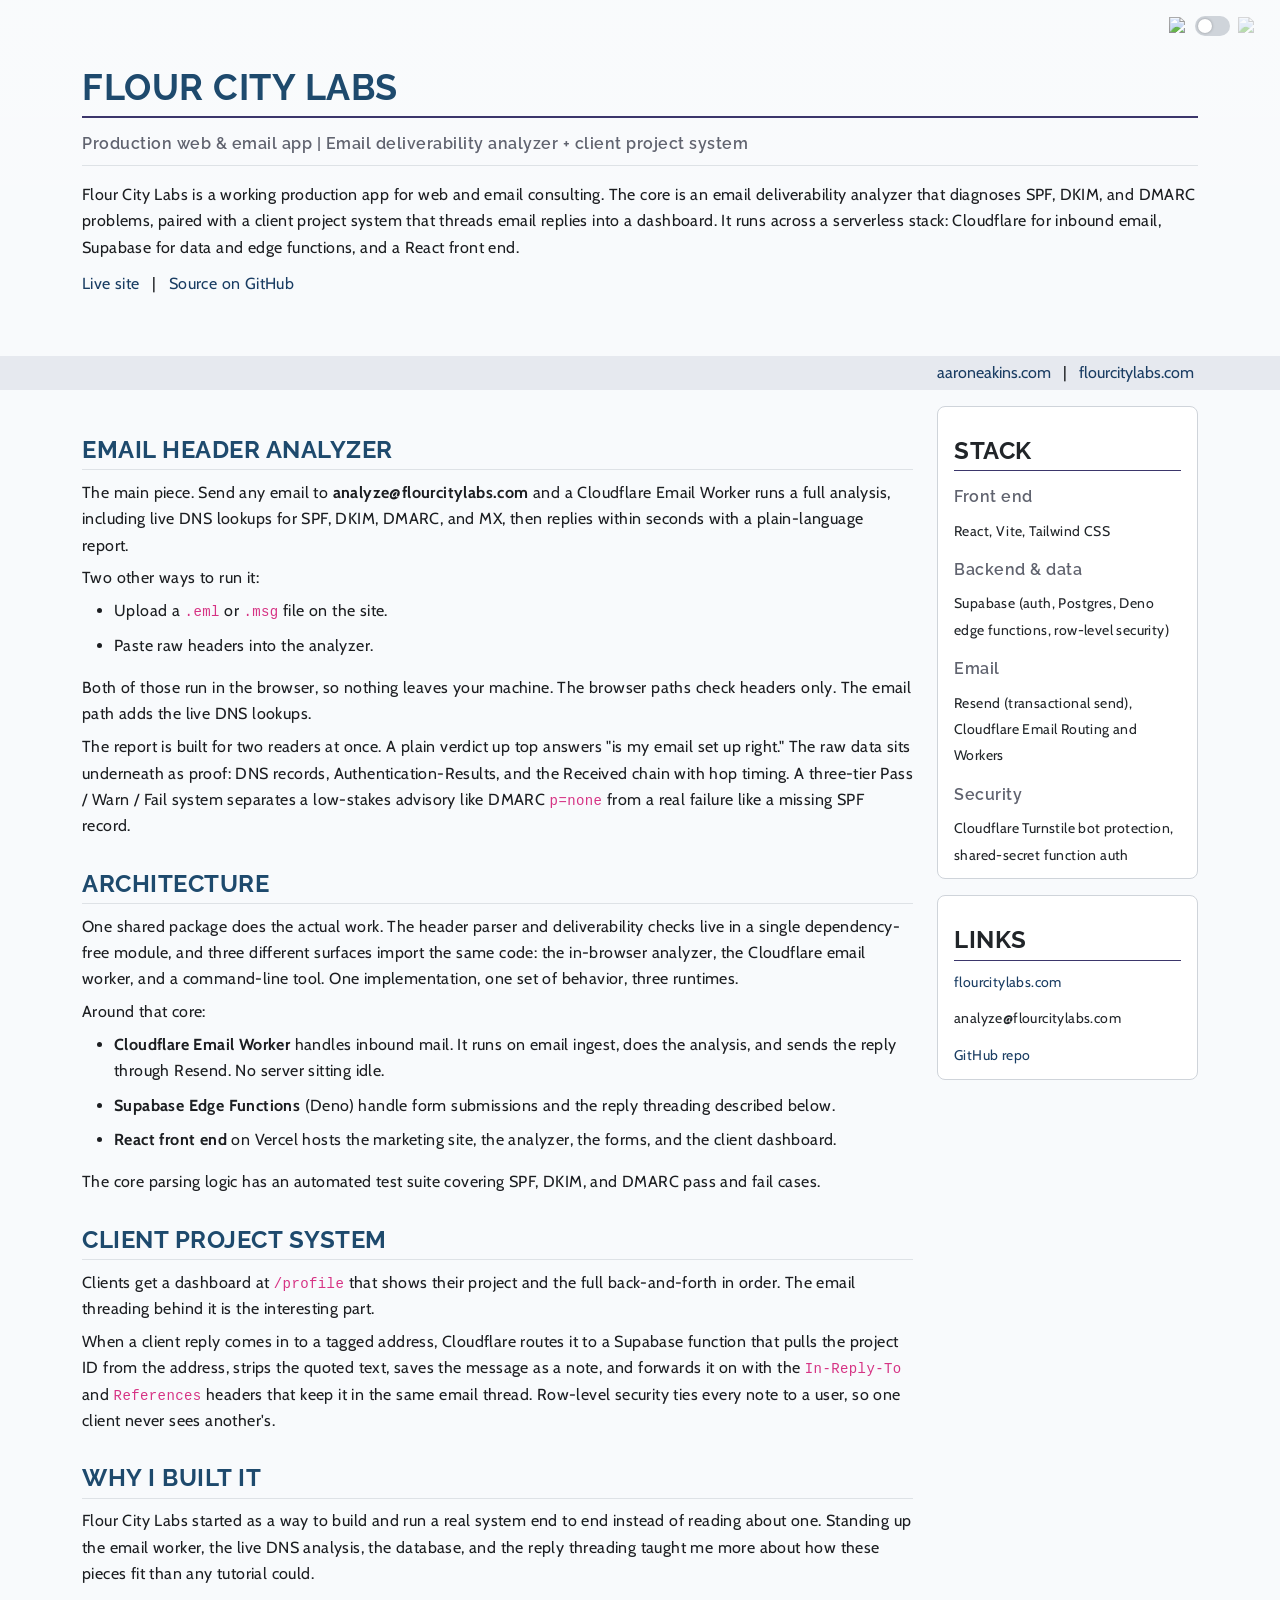
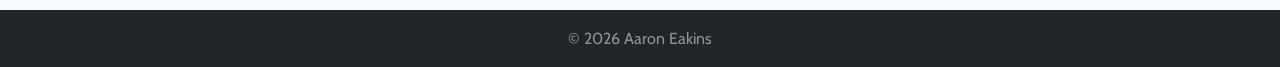
==== flour-city-labs.html @ 8c43c54a "Adding project pages for flourcitylabs.com and aaroneakins.com" ====
<!DOCTYPE html>
<html lang="en">

<head>
	<meta charset="UTF-8" />
	<meta name="viewport" content="width=device-width, initial-scale=1">
	<title>Flour City Labs — Aaron Eakins</title>
	<meta property="og:title" content="Flour City Labs — Aaron Eakins">
	<meta property="og:description" content="A working production app: an email deliverability analyzer that checks SPF, DKIM, and DMARC, plus a client project system with email reply threading.">
	<meta property="og:image" content="https://aaroneakins.com/img/preview.jpg">
	<meta property="og:url" content="https://aaroneakins.com/flour-city-labs.html">
	<meta property="og:type" content="website">
	<link href="https://cdn.jsdelivr.net/npm/bootstrap@5.3.0-alpha1/dist/css/bootstrap.min.css" rel="stylesheet"
		integrity="sha384-GLhlTQ8iRABdZLl6O3oVMWSktQOp6b7In1Zl3/Jr59b6EGGoI1aFkw7cmDA6j6gD" crossorigin="anonymous">
	<script>
		(() => {
			const saved = localStorage.getItem('theme');
			const systemDark = window.matchMedia('(prefers-color-scheme: dark)').matches;
			const theme = saved || (systemDark ? 'dark' : 'light');
			document.documentElement.setAttribute('data-theme', theme);
		})();
	</script>

	<link href="https://fonts.googleapis.com/css2?family=Cabin:wght@400;500&family=Raleway:wght@600;700&display=swap"
		rel="stylesheet">
	<link href="styles.css" rel="stylesheet">
	<script src="js/sticky-nav.js" defer></script>
	<script src="js/theme.js" defer></script>
</head>

<body>

	<div class="theme-toggle">
		<img src="img/sun-regular-full.svg" alt="Light mode" class="icon-sun">
		<input type="checkbox" id="theme-switch" aria-label="Toggle dark mode">
		<img src="img/moon-regular-full.svg" alt="Dark mode" class="icon-moon">
		<span class="slider"></span>
	</div>

	<header class="bg-gradient hero-header py-5">
		<div class="container">
			<div class="row">
				<div class="col-12">
					<h1>Flour City Labs</h1>
					<h5>Production web &amp; email app | Email deliverability analyzer + client project system</h5>
					<p class="border-top pt-3 intro-text">
						Flour City Labs is a working production app for web and email consulting. The core is an
						email deliverability analyzer that diagnoses SPF, DKIM, and DMARC problems, paired with a
						client project system that threads email replies into a dashboard. It runs across a
						serverless stack: Cloudflare for inbound email, Supabase for data and edge functions, and
						a React front end.
					</p>
					<p class="intro-text">
						<a href="https://flourcitylabs.com" target="_blank" rel="noopener">Live site</a>
						<span class="px-2">|</span>
						<a href="https://github.com/Aaron-Eakins/flour_city" target="_blank" rel="noopener">Source on GitHub</a>
					</p>
				</div>
			</div>
		</div>
	</header>

	<nav class="sticky-nav">
		<div class="container">
			<div class="row align-items-center p-1">
				<div class="col-auto d-flex pb-2 pb-md-0 nav-hide align-items-center">
					<h3 class="m-0">Flour City Labs<small class="ms-2"> - Aaron Eakins</small></h3>
				</div>
				<div class="col-auto ms-auto pb-md-0">
					<a href="index.html">aaroneakins.com</a>
					<span class="px-2">|</span>
					<a href="https://flourcitylabs.com" target="_blank" rel="noopener">flourcitylabs.com</a>
				</div>
			</div>
		</div>
	</nav>

	<main class="container mt-3">
		<div class="row">
			<div class="col-lg-9 mb-3 work-experience">

				<h2 class="border-bottom">Email Header Analyzer</h2>
				<p>
					The main piece. Send any email to <strong class="protected-email" data-user="analyze" data-domain="flourcitylabs.com"></strong> and a Cloudflare
					Email Worker runs a full analysis, including live DNS lookups for SPF, DKIM, DMARC, and MX, then
					replies within seconds with a plain-language report.
				</p>
				<p>Two other ways to run it:</p>
				<ul>
					<li>Upload a <code>.eml</code> or <code>.msg</code> file on the site.</li>
					<li>Paste raw headers into the analyzer.</li>
				</ul>
				<p>
					Both of those run in the browser, so nothing leaves your machine. The browser paths check
					headers only. The email path adds the live DNS lookups.
				</p>
				<p>
					The report is built for two readers at once. A plain verdict up top answers "is my email set up
					right." The raw data sits underneath as proof: DNS records, Authentication-Results, and the
					Received chain with hop timing. A three-tier Pass / Warn / Fail system separates a low-stakes
					advisory like DMARC <code>p=none</code> from a real failure like a missing SPF record.
				</p>

				<h2 class="border-bottom">Architecture</h2>
				<p>
					One shared package does the actual work. The header parser and deliverability checks live in a
					single dependency-free module, and three different surfaces import the same code: the in-browser
					analyzer, the Cloudflare email worker, and a command-line tool. One implementation, one set of
					behavior, three runtimes.
				</p>
				<p>Around that core:</p>
				<ul>
					<li><strong>Cloudflare Email Worker</strong> handles inbound mail. It runs on email ingest, does
						the analysis, and sends the reply through Resend. No server sitting idle.</li>
					<li><strong>Supabase Edge Functions</strong> (Deno) handle form submissions and the reply
						threading described below.</li>
					<li><strong>React front end</strong> on Vercel hosts the marketing site, the analyzer, the forms,
						and the client dashboard.</li>
				</ul>
				<p>
					The core parsing logic has an automated test suite covering SPF, DKIM, and DMARC pass and fail
					cases.
				</p>

				<h2 class="border-bottom">Client Project System</h2>
				<p>
					Clients get a dashboard at <code>/profile</code> that shows their project and the full
					back-and-forth in order. The email threading behind it is the interesting part.
				</p>
				<p>
					When a client reply comes in to a tagged address, Cloudflare routes it to a Supabase function
					that pulls the project ID from the address, strips the quoted text, saves the message as a note,
					and forwards it on with the <code>In-Reply-To</code> and <code>References</code> headers that
					keep it in the same email thread. Row-level security ties every note to a user, so one client
					never sees another's.
				</p>

				<h2 class="border-bottom">Why I Built It</h2>
				<p>
					Flour City Labs started as a way to build and run a real system end to end instead of reading
					about one. Standing up the email worker, the live DNS analysis, the database, and the reply
					threading taught me more about how these pieces fit than any tutorial could.
				</p>

			</div>

			<!-- Right column -->
			<div class="col-lg-3 mb-5">
				<div class="card mb-3">
					<div class="card-body py-0">
						<h2 class="card-title">Stack</h2>
						<div class="my-2">
							<h5>Front end</h5>
							<p><small>React, Vite, Tailwind CSS</small></p>
						</div>
						<div class="my-2">
							<h5>Backend &amp; data</h5>
							<p><small>Supabase (auth, Postgres, Deno edge functions, row-level security)</small></p>
						</div>
						<div class="my-2">
							<h5>Email</h5>
							<p><small>Resend (transactional send), Cloudflare Email Routing and Workers</small></p>
						</div>
						<div class="my-2">
							<h5>Security</h5>
							<p><small>Cloudflare Turnstile bot protection, shared-secret function auth</small></p>
						</div>
					</div>
				</div>

				<div class="card mb-3">
					<div class="card-body py-0">
						<h2 class="card-title">Links</h2>
						<div class="my-2">
							<p><small><a href="https://flourcitylabs.com" target="_blank" rel="noopener">flourcitylabs.com</a></small></p>
							<p><small><span class="protected-email email-copy" data-user="analyze" data-domain="flourcitylabs.com" title="Click to copy"></span></small></p>
							<p><small><a href="https://github.com/Aaron-Eakins/flour_city" target="_blank" rel="noopener">GitHub repo</a></small></p>
						</div>
					</div>
				</div>
			</div>

		</div>
	</main>

	<footer class="bg-dark text-white-50 text-center">
		<div class="container">
			<div class="row p-3">
				<div class="col-md text-md-center pb-2 pb-md-0">
					&copy; <span id="year"></span> Aaron Eakins
				</div>
			</div>
		</div>
	</footer>

	<script>
		document.getElementById("year").textContent = new Date().getFullYear();

		// Build the email address at runtime so the literal text never sits in the page source.
		document.querySelectorAll(".protected-email").forEach((el) => {
			const address = el.dataset.user + "@" + el.dataset.domain;
			el.textContent = address;
			if (el.classList.contains("email-copy")) {
				el.style.cursor = "pointer";
				el.addEventListener("click", () => {
					navigator.clipboard.writeText(address).then(() => {
						el.textContent = "Copied";
						setTimeout(() => { el.textContent = address; }, 1200);
					});
				});
			}
		});
	</script>

</body>

</html>
---- styles.css ----
/* LIGHT THEME */
/* LIGHT THEME */
:root {
  --bs-secondary-color: var(--text-muted);
  /* Base */
  --bg: #f8fafc;               /* clean neutral base */
  --text: #1c1e21;             /* near-black */
  --text-muted: #60636f;       /* soft slate gray */
  --text-accent: #1e4a6d;      /* strong header/nav text */

  /* Surfaces */
  --card-bg: #ffffff;
  --nav-bg: #e6e9ef;

  /* Accents */
  --accent: #1a3d63;           /* deep navy accent */
  --accent-light: #3b366b;     /* steel blue highlight */
  --accent-faint: #c5d9eb;     /* subtle hover tint */
  --link: #1a3d63;
  --link-hover: #0a1931;

  /* Borders and dividers */
  --border: #cfd4da;

  /* Background gradient tones */
  --bg1: #fbf9e4;
  --bg2: #b3cfe5;
}

/* DARK THEME */
[data-theme="dark"] {
  --bs-secondary-color: var(--text-muted);
  /* Base */
  --bg: #1d2746;
  --text: #d9dcf8;
  --text-muted: #bdc4e9;
  --text-accent: #e5e9ff;

  /* Surfaces */
  --card-bg: #242633;
  --nav-bg: #131722;

  /* Accents */
  --accent: #5b88b2;           /* balanced blue highlight */
  --accent-light: #b3cfe5;     /* softer glow */
  --accent-faint: #2a3858;     /* faint hover background */
  --link: #b3cfe5;
  --link-hover: #7fb0d6;

  /* Borders and dividers */
  --border: #353a3e;

  /* Background gradient tones */
  --bg1: #121212;
  --bg2: #1a3d63;
}


/* BASE ELEMENTS */
body {
  font-family: 'Cabin', sans-serif;
  font-size: 1rem;
  line-height: 1.6;
  background-color: var(--bg);
  color: var(--text);
  transition: background-color 0.3s, color 0.3s;
}

.card {
  background-color: var(--card-bg);
  border: 1px solid var(--border);
  border-radius: 0.5rem;
}

a {
  color: var(--link);
  text-decoration: none;
  transition: color 0.25s;
}

a:hover {
  color: var(--link-hover);
}

.theme-toggle {
  position: absolute;
  top: 1rem;
  right: 1rem;
  display: flex;
  align-items: center;
  gap: 0.5rem;
  z-index: 20;
  user-select: none;
}

/* icons */
.theme-toggle img {
  width: 18px;
  height: 18px;
  object-fit: contain;
  opacity: 0.9;
  transition: opacity 0.3s ease, filter 0.3s ease;
}

/* Light theme */
:root .theme-toggle img {
  filter: none;
}

/* Dark theme: invert icons to light */
[data-theme="dark"] .theme-toggle img {
  filter: invert(1) brightness(1.2);
}

/* icon dimming based on toggle state */
.theme-toggle input:checked~.icon-sun {
  opacity: 0.4;
}

.theme-toggle input:not(:checked)~.icon-moon {
  opacity: 0.4;
}

/* toggle track */
.theme-toggle input {
  appearance: none;
  -webkit-appearance: none;
  width: 35px;
  height: 20px;
  position: relative;
  background: var(--border);
  border-radius: 20px;
  cursor: pointer;
  outline: none;
  transition: background 0.3s ease;
}

/* slider knob */
.theme-toggle input::before {
  content: "";
  position: absolute;
  top: 3px;
  left: 3px;
  width: 14px;
  height: 14px;
  border-radius: 50%;
  background: var(--card-bg);
  box-shadow: 0 0 3px rgba(0, 0, 0, 0.3);
  transition: transform 0.3s ease, background 0.3s ease;
}

.theme-toggle input:checked {
  background: var(--accent-light);
}

.theme-toggle input:checked::before {
  transform: translateX(15px);
}

/* TYPOGRAPHY */
p {
  letter-spacing: 0.4px;
}

h1, h2, h3, h4, h5 {
  font-family: 'Raleway', sans-serif;
  color: var(--text-accent);
  letter-spacing: 0.5px;
  margin-top: 1rem;
  margin-bottom: 0.6rem;
  line-height: 1.3;
}

h1 {
  font-size: 2.25rem;
  font-weight: 700;
  text-transform: uppercase;
  border-bottom: 2px solid var(--accent-light);
  padding-bottom: 0.35rem;
}

h2 {
  font-size: 1.5rem;
  font-weight: 700;
  text-transform: uppercase;
  border-bottom: 1px solid var(--accent-light);
  padding-bottom: 0.25rem;
  margin-top: 1.75rem;
}

h3 {
  font-size: 1.25rem;
  font-weight: 600;
  text-transform: uppercase;
  color: var(--accent-light);
}

h4 {
  font-size: 1.2rem;
  font-weight: 600;
  /* text-transform: uppercase; */
  margin-top: 1rem;
  margin-bottom: 0.4rem;
}

h5 {
  font-size: 1rem;
  font-weight: 600;
  color: var(--text-muted);
}

p, li {
  font-size: 1rem;
  line-height: 1.65;
  letter-spacing: 0.4px;
  margin-top: 0;
  margin-bottom: 0.65rem;
}

ul li {
  margin-bottom: 0.5rem;
}


.text-muted {
  color: var(--text-muted);
}

.accent {
  color: var(--accent);
}

.intro-text,
.work-summary {
  text-align: left;
}

.work-summary ul {
  margin-left: 0;
  padding-left: 1rem;
}

/* WORK EXPERIENCE */
.work-experience h4 {
  margin-top: .7rem;
  /* margin-bottom: 0.3rem; */
}

.work-experience p {
  margin-top: 0;
  margin-bottom: 0.4rem;
}

.work-experience ul {
  margin-top: 0.25rem;
  margin-bottom: 1rem;
}

.resume-dates {
  font-size: 0.9rem;
  font-style: italic;
}

section, .card, .work-summary {
  margin-bottom: 1.75rem;
}

/* RESPONSIVE */
@media (max-width: 576px) {
  h1 {
    font-size: 1.75rem;
  }

  h2 {
    font-size: 1.25rem;
  }

  p,
  li {
    font-size: 0.95rem;
  }

  .intro-text {
    padding-left: 0.75rem;
    padding-right: 0.75rem;
  }

  .work-experience {
    padding-left: 1.25rem;
    padding-right: 1.25rem;
  }
}

/* NAVIGATION */
nav {
  position: relative;
  top: auto;
  z-index: 50;
  background-color: var(--nav-bg);
  backdrop-filter: blur(8px);
}

/* Base: hidden on all screens */

@media (max-width: 991.98px) {
  .nav-hide {
    display: none !important;
  }
}

/* Desktop: keep hidden until stuck */
@media (min-width: 992px) {
    nav {
    position: sticky;
    top: 0;
    z-index: 50;
  }
  
  .nav-hide {
    opacity: 0;
    transform: translateY(-6px);
    visibility: hidden;
    transition: opacity 300ms ease, transform 250ms ease;
  }

  nav.stuck .nav-hide {
    opacity: 1;
    transform: translateY(0);
    visibility: visible;
  }
}

nav .nav-hide h4,
nav .nav-hide small {
  margin: 0;
  line-height: 1;
  font-size: 1rem;
  font-weight: 400;
  color: var(--text);
}

nav.stuck {
  background-color: var(--nav-bg);
  backdrop-filter: saturate(1.05) blur(4px);
  box-shadow: 0 2px 10px rgba(0, 0, 0, 0.18);
  transition: box-shadow 180ms ease, backdrop-filter 180ms ease;
  opacity: 95%;
}

[data-theme="dark"] nav.stuck {
  box-shadow: 0 2px 10px rgba(255, 255, 255, 0.1);
}

.nav-sentinel {
  display: block;
  width: 2px;
  height: 2px;
  visibility: hidden;
}

/* HEX BACKGROUND */
#hexBackground {
  position: fixed;
  top: 0;
  left: 0;
  width: 100%;
  height: 100%;
  z-index: -1;
  background: linear-gradient(135deg, var(--bg1), var(--bg2));
  transition: background 0.5s ease;
}
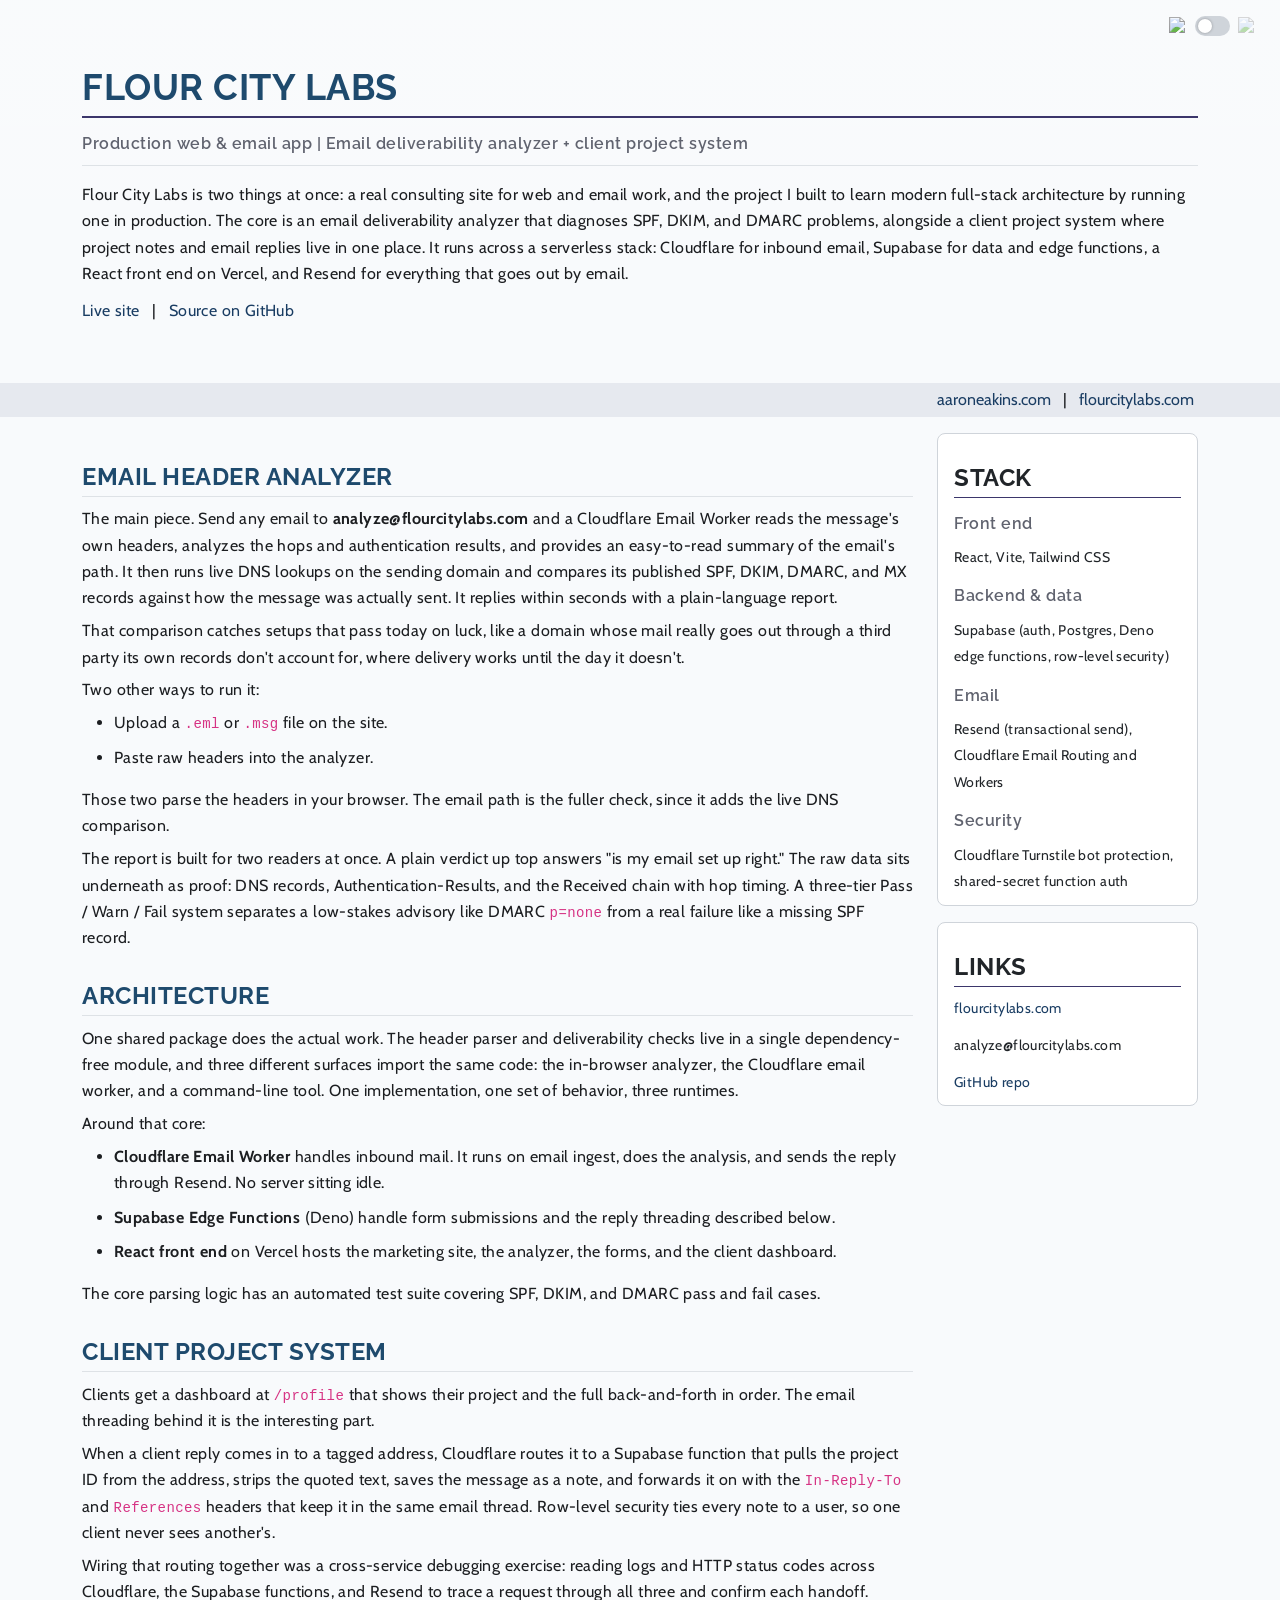
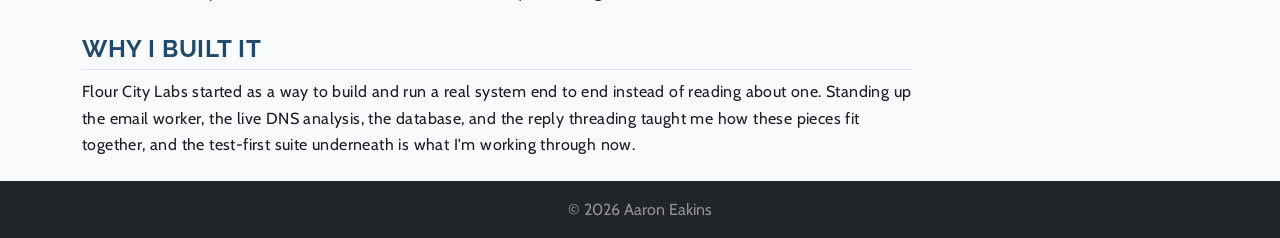
==== commit 3ec08d20: "Add site-infrastructure.html and update flour-city-labs.html with final copy" ====
--- a/flour-city-labs.html
+++ b/flour-city-labs.html
@@ -44,11 +44,12 @@
 					<h1>Flour City Labs</h1>
 					<h5>Production web &amp; email app | Email deliverability analyzer + client project system</h5>
 					<p class="border-top pt-3 intro-text">
-						Flour City Labs is a working production app for web and email consulting. The core is an
-						email deliverability analyzer that diagnoses SPF, DKIM, and DMARC problems, paired with a
-						client project system that threads email replies into a dashboard. It runs across a
-						serverless stack: Cloudflare for inbound email, Supabase for data and edge functions, and
-						a React front end.
+						Flour City Labs is two things at once: a real consulting site for web and email work, and the
+						project I built to learn modern full-stack architecture by running one in production. The core
+						is an email deliverability analyzer that diagnoses SPF, DKIM, and DMARC problems, alongside a
+						client project system where project notes and email replies live in one place. It runs across a
+						serverless stack: Cloudflare for inbound email, Supabase for data and edge functions, a
+						React front end on Vercel, and Resend for everything that goes out by email.
 					</p>
 					<p class="intro-text">
 						<a href="https://flourcitylabs.com" target="_blank" rel="noopener">Live site</a>
@@ -82,8 +83,15 @@
 				<h2 class="border-bottom">Email Header Analyzer</h2>
 				<p>
 					The main piece. Send any email to <strong class="protected-email" data-user="analyze" data-domain="flourcitylabs.com"></strong> and a Cloudflare
-					Email Worker runs a full analysis, including live DNS lookups for SPF, DKIM, DMARC, and MX, then
-					replies within seconds with a plain-language report.
+					Email Worker reads the message's own headers, analyzes the hops and authentication results, and
+					provides an easy-to-read summary of the email's path. It then runs live DNS lookups on the
+					sending domain and compares its published SPF, DKIM, DMARC, and MX records against how the
+					message was actually sent. It replies within seconds with a plain-language report.
+				</p>
+				<p>
+					That comparison catches setups that pass today on luck, like a domain whose mail really goes out
+					through a third party its own records don't account for, where delivery works until the day it
+					doesn't.
 				</p>
 				<p>Two other ways to run it:</p>
 				<ul>
@@ -91,8 +99,8 @@
 					<li>Paste raw headers into the analyzer.</li>
 				</ul>
 				<p>
-					Both of those run in the browser, so nothing leaves your machine. The browser paths check
-					headers only. The email path adds the live DNS lookups.
+					Those two parse the headers in your browser. The email path is the fuller check, since it adds
+					the live DNS comparison.
 				</p>
 				<p>
 					The report is built for two readers at once. A plain verdict up top answers "is my email set up
@@ -134,12 +142,18 @@
 					keep it in the same email thread. Row-level security ties every note to a user, so one client
 					never sees another's.
 				</p>
+				<p>
+					Wiring that routing together was a cross-service debugging exercise: reading logs and HTTP
+					status codes across Cloudflare, the Supabase functions, and Resend to trace a request through
+					all three and confirm each handoff.
+				</p>
 
 				<h2 class="border-bottom">Why I Built It</h2>
 				<p>
 					Flour City Labs started as a way to build and run a real system end to end instead of reading
 					about one. Standing up the email worker, the live DNS analysis, the database, and the reply
-					threading taught me more about how these pieces fit than any tutorial could.
+					threading taught me how these pieces fit together, and the test-first suite underneath is what
+					I'm working through now.
 				</p>
 
 			</div>
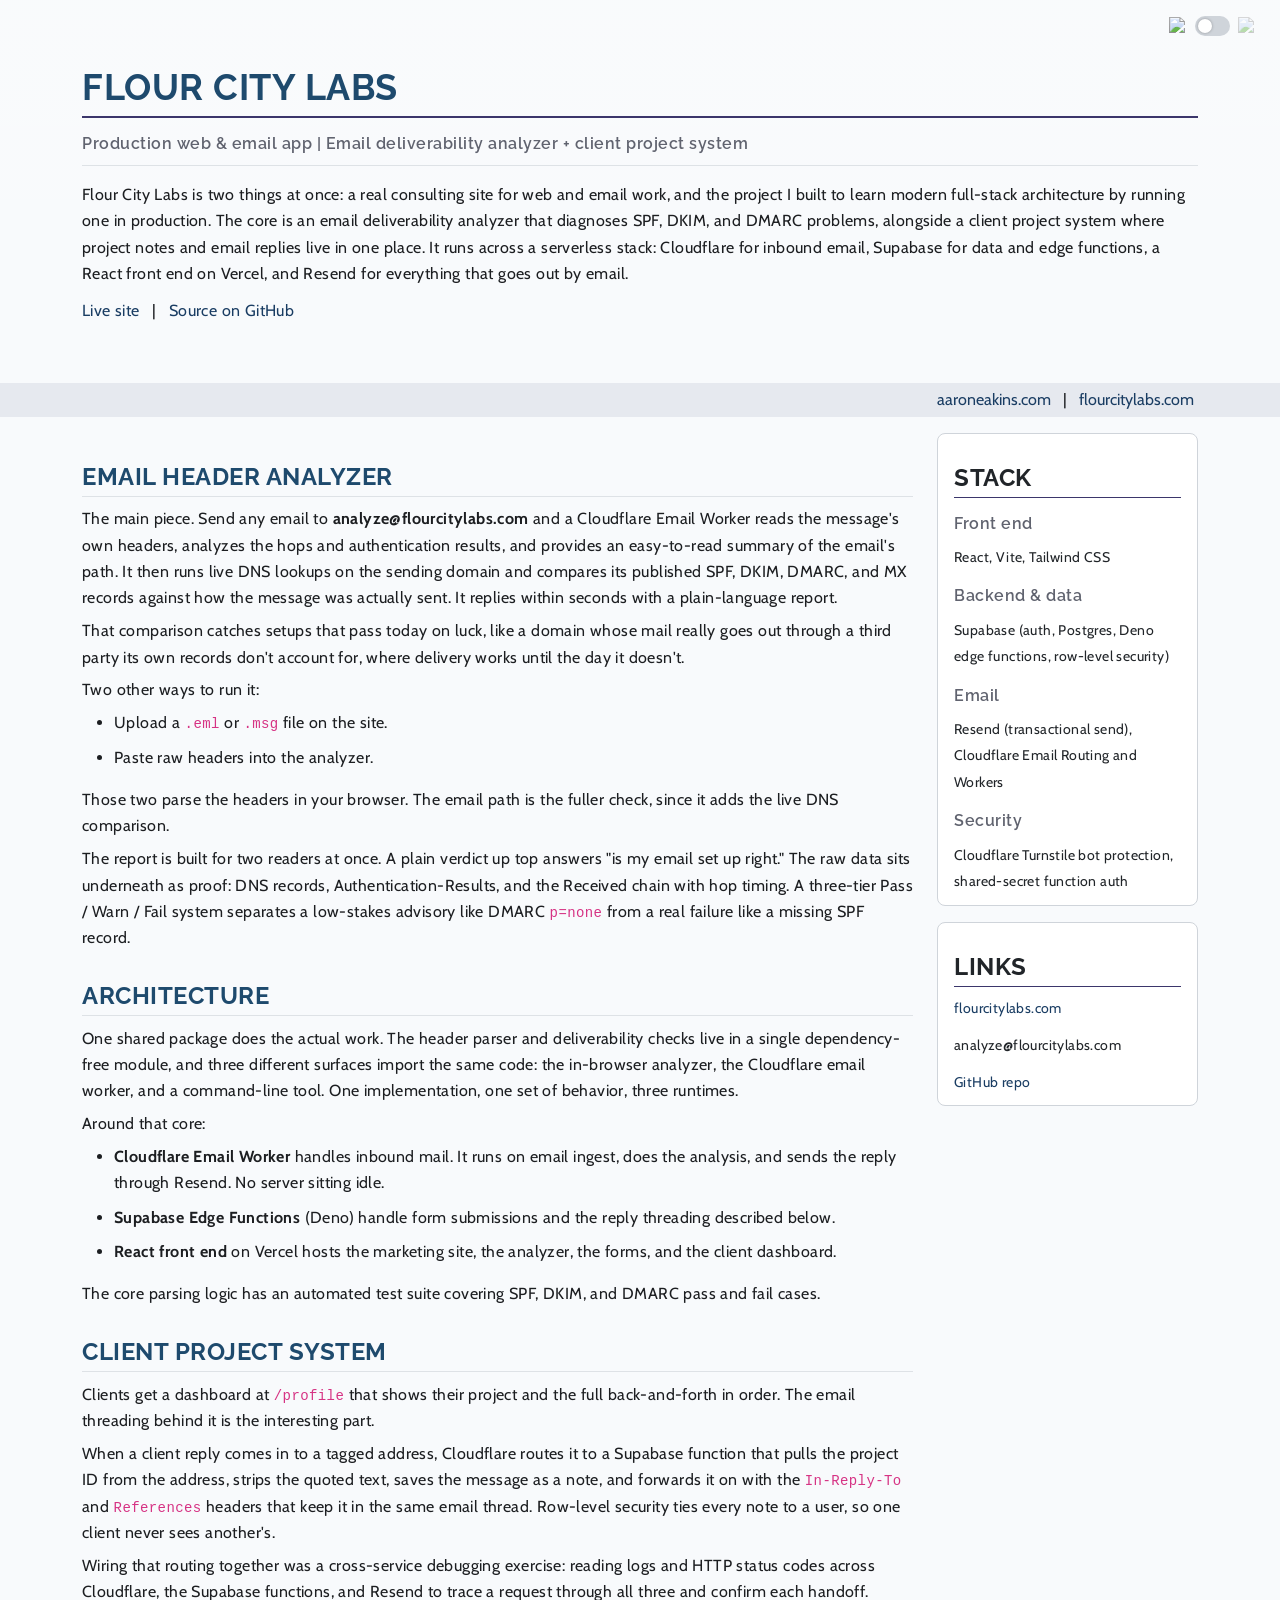
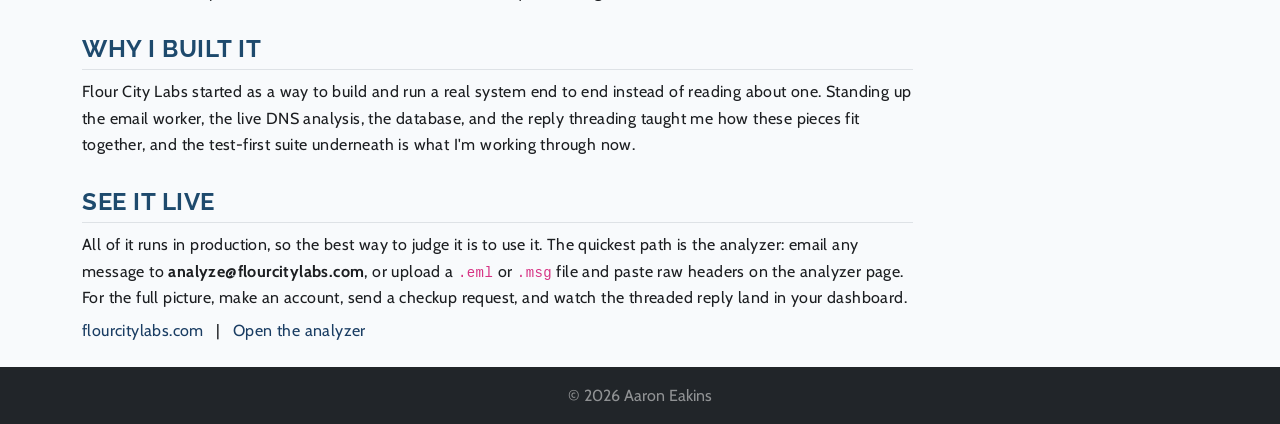
==== commit 7c838b98: "Finalize copy across FCL, site-infrastructure, and index project cards - flour-city-labs.html: add e" ====
--- a/flour-city-labs.html
+++ b/flour-city-labs.html
@@ -6,7 +6,8 @@
 	<meta name="viewport" content="width=device-width, initial-scale=1">
 	<title>Flour City Labs — Aaron Eakins</title>
 	<meta property="og:title" content="Flour City Labs — Aaron Eakins">
-	<meta property="og:description" content="A working production app: an email deliverability analyzer that checks SPF, DKIM, and DMARC, plus a client project system with email reply threading.">
+	<meta property="og:description"
+		content="A working production app: an email deliverability analyzer that checks SPF, DKIM, and DMARC, plus a client project system with email reply threading.">
 	<meta property="og:image" content="https://aaroneakins.com/img/preview.jpg">
 	<meta property="og:url" content="https://aaroneakins.com/flour-city-labs.html">
 	<meta property="og:type" content="website">
@@ -54,7 +55,8 @@
 					<p class="intro-text">
 						<a href="https://flourcitylabs.com" target="_blank" rel="noopener">Live site</a>
 						<span class="px-2">|</span>
-						<a href="https://github.com/Aaron-Eakins/flour_city" target="_blank" rel="noopener">Source on GitHub</a>
+						<a href="https://github.com/Aaron-Eakins/flour_city" target="_blank" rel="noopener">Source on
+							GitHub</a>
 					</p>
 				</div>
 			</div>
@@ -68,7 +70,7 @@
 					<h3 class="m-0">Flour City Labs<small class="ms-2"> - Aaron Eakins</small></h3>
 				</div>
 				<div class="col-auto ms-auto pb-md-0">
-					<a href="index.html">aaroneakins.com</a>
+					<a href="https://aaroneakins.com">aaroneakins.com</a>
 					<span class="px-2">|</span>
 					<a href="https://flourcitylabs.com" target="_blank" rel="noopener">flourcitylabs.com</a>
 				</div>
@@ -82,7 +84,8 @@
 
 				<h2 class="border-bottom">Email Header Analyzer</h2>
 				<p>
-					The main piece. Send any email to <strong class="protected-email" data-user="analyze" data-domain="flourcitylabs.com"></strong> and a Cloudflare
+					The main piece. Send any email to <strong class="protected-email email-copy" data-user="analyze"
+						data-domain="flourcitylabs.com" title="Click to copy"></strong> and a Cloudflare
 					Email Worker reads the message's own headers, analyzes the hops and authentication results, and
 					provides an easy-to-read summary of the email's path. It then runs live DNS lookups on the
 					sending domain and compares its published SPF, DKIM, DMARC, and MX records against how the
@@ -156,6 +159,21 @@
 					I'm working through now.
 				</p>
 
+				<h2 class="border-bottom">See It Live</h2>
+				<p>
+					All of it runs in production, so the best way to judge it is to use it. The quickest path is
+					the analyzer: email any message to <strong class="protected-email email-copy"
+						data-user="analyze" data-domain="flourcitylabs.com" title="Click to copy"></strong>, or
+					upload a <code>.eml</code> or <code>.msg</code> file and paste raw headers on the analyzer
+					page. For the full picture, make an account, send a checkup request, and watch the threaded
+					reply land in your dashboard.
+				</p>
+				<p>
+					<a href="https://flourcitylabs.com" target="_blank" rel="noopener">flourcitylabs.com</a>
+					<span class="px-2">|</span>
+					<a href="https://flourcitylabs.com/#email" target="_blank" rel="noopener">Open the analyzer</a>
+				</p>
+
 			</div>
 
 			<!-- Right column -->
@@ -186,9 +204,12 @@
 					<div class="card-body py-0">
 						<h2 class="card-title">Links</h2>
 						<div class="my-2">
-							<p><small><a href="https://flourcitylabs.com" target="_blank" rel="noopener">flourcitylabs.com</a></small></p>
-							<p><small><span class="protected-email email-copy" data-user="analyze" data-domain="flourcitylabs.com" title="Click to copy"></span></small></p>
-							<p><small><a href="https://github.com/Aaron-Eakins/flour_city" target="_blank" rel="noopener">GitHub repo</a></small></p>
+							<p><small><a href="https://flourcitylabs.com" target="_blank"
+										rel="noopener">flourcitylabs.com</a></small></p>
+							<p><small><span class="protected-email email-copy" data-user="analyze"
+										data-domain="flourcitylabs.com" title="Click to copy"></span></small></p>
+							<p><small><a href="https://github.com/Aaron-Eakins/flour_city" target="_blank"
+										rel="noopener">GitHub repo</a></small></p>
 						</div>
 					</div>
 				</div>
@@ -228,4 +249,4 @@
 
 </body>
 
-</html>
+</html>
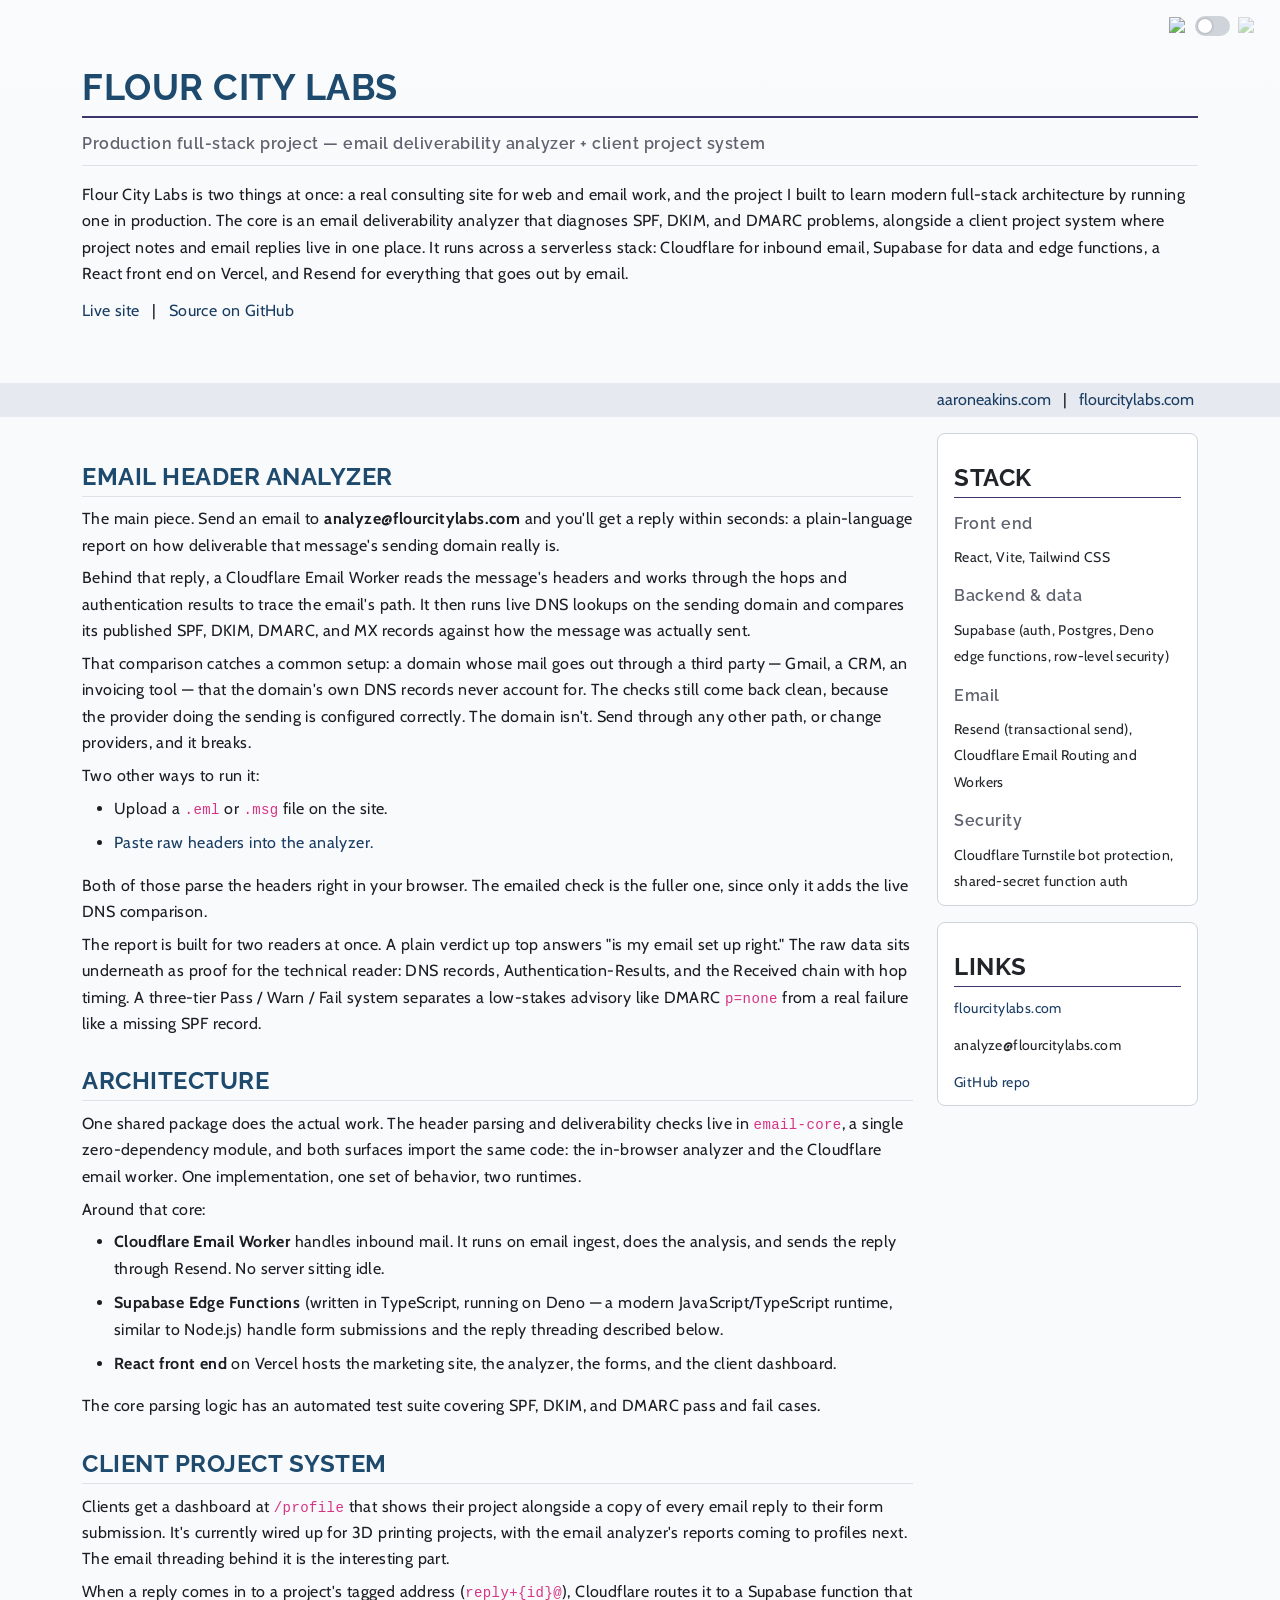
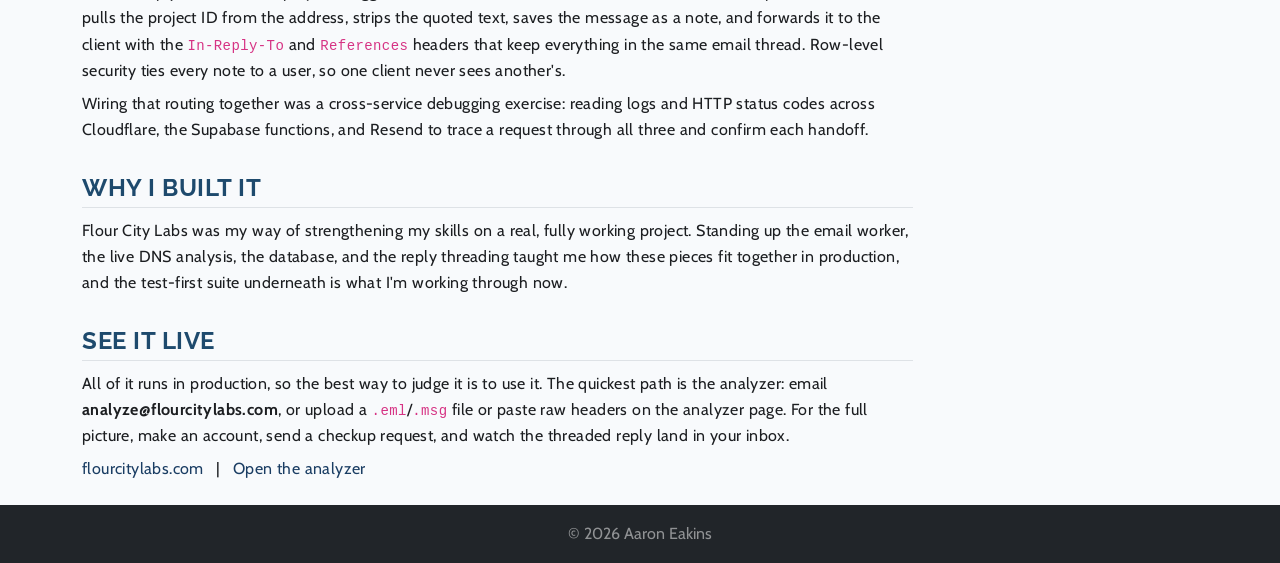
==== commit e4569c2f: "content: revise Flour City Labs write-up - Subtitle: "web & email app" -> "full-stack project" - Lea" ====
--- a/flour-city-labs.html
+++ b/flour-city-labs.html
@@ -43,7 +43,7 @@
 			<div class="row">
 				<div class="col-12">
 					<h1>Flour City Labs</h1>
-					<h5>Production web &amp; email app | Email deliverability analyzer + client project system</h5>
+					<h5>Production full-stack project &mdash; email deliverability analyzer + client project system</h5>
 					<p class="border-top pt-3 intro-text">
 						Flour City Labs is two things at once: a real consulting site for web and email work, and the
 						project I built to learn modern full-stack architecture by running one in production. The core
@@ -84,47 +84,54 @@
 
 				<h2 class="border-bottom">Email Header Analyzer</h2>
 				<p>
-					The main piece. Send any email to <strong class="protected-email email-copy" data-user="analyze"
-						data-domain="flourcitylabs.com" title="Click to copy"></strong> and a Cloudflare
-					Email Worker reads the message's own headers, analyzes the hops and authentication results, and
-					provides an easy-to-read summary of the email's path. It then runs live DNS lookups on the
+					The main piece. Send an email to <strong class="protected-email email-copy" data-user="analyze"
+						data-domain="flourcitylabs.com" title="Click to copy"></strong> and you'll get a reply within
+					seconds: a plain-language report on how deliverable that message's sending domain really is.
+				</p>
+				<p>
+					Behind that reply, a Cloudflare Email Worker reads the message's headers and works through the
+					hops and authentication results to trace the email's path. It then runs live DNS lookups on the
 					sending domain and compares its published SPF, DKIM, DMARC, and MX records against how the
-					message was actually sent. It replies within seconds with a plain-language report.
-				</p>
-				<p>
-					That comparison catches setups that pass today on luck, like a domain whose mail really goes out
-					through a third party its own records don't account for, where delivery works until the day it
-					doesn't.
+					message was actually sent.
+				</p>
+				<p>
+					That comparison catches a common setup: a domain whose mail goes out through a third party
+					&mdash; Gmail, a CRM, an invoicing tool &mdash; that the domain's own DNS records never account
+					for. The checks still come back clean, because the provider doing the sending is configured
+					correctly. The domain isn't. Send through any other path, or change providers, and it breaks.
 				</p>
 				<p>Two other ways to run it:</p>
 				<ul>
 					<li>Upload a <code>.eml</code> or <code>.msg</code> file on the site.</li>
-					<li>Paste raw headers into the analyzer.</li>
+					<li><a href="https://flourcitylabs.com/#email?section=analyzer" target="_blank"
+							rel="noopener">Paste raw headers into the analyzer.</a></li>
 				</ul>
 				<p>
-					Those two parse the headers in your browser. The email path is the fuller check, since it adds
-					the live DNS comparison.
+					Both of those parse the headers right in your browser. The emailed check is the fuller one, since
+					only it adds the live DNS comparison.
 				</p>
 				<p>
 					The report is built for two readers at once. A plain verdict up top answers "is my email set up
-					right." The raw data sits underneath as proof: DNS records, Authentication-Results, and the
-					Received chain with hop timing. A three-tier Pass / Warn / Fail system separates a low-stakes
-					advisory like DMARC <code>p=none</code> from a real failure like a missing SPF record.
+					right." The raw data sits underneath as proof for the technical reader: DNS records,
+					Authentication-Results, and the Received chain with hop timing. A three-tier Pass / Warn / Fail
+					system separates a low-stakes advisory like DMARC <code>p=none</code> from a real failure like a
+					missing SPF record.
 				</p>
 
 				<h2 class="border-bottom">Architecture</h2>
 				<p>
-					One shared package does the actual work. The header parser and deliverability checks live in a
-					single dependency-free module, and three different surfaces import the same code: the in-browser
-					analyzer, the Cloudflare email worker, and a command-line tool. One implementation, one set of
-					behavior, three runtimes.
+					One shared package does the actual work. The header parsing and deliverability checks live in
+					<code>email-core</code>, a single zero-dependency module, and both surfaces import the same code:
+					the in-browser analyzer and the Cloudflare email worker. One implementation, one set of behavior,
+					two runtimes.
 				</p>
 				<p>Around that core:</p>
 				<ul>
 					<li><strong>Cloudflare Email Worker</strong> handles inbound mail. It runs on email ingest, does
 						the analysis, and sends the reply through Resend. No server sitting idle.</li>
-					<li><strong>Supabase Edge Functions</strong> (Deno) handle form submissions and the reply
-						threading described below.</li>
+					<li><strong>Supabase Edge Functions</strong> (written in TypeScript, running on Deno &mdash; a
+						modern JavaScript/TypeScript runtime, similar to Node.js) handle form submissions and the
+						reply threading described below.</li>
 					<li><strong>React front end</strong> on Vercel hosts the marketing site, the analyzer, the forms,
 						and the client dashboard.</li>
 				</ul>
@@ -135,15 +142,17 @@
 
 				<h2 class="border-bottom">Client Project System</h2>
 				<p>
-					Clients get a dashboard at <code>/profile</code> that shows their project and the full
-					back-and-forth in order. The email threading behind it is the interesting part.
-				</p>
-				<p>
-					When a client reply comes in to a tagged address, Cloudflare routes it to a Supabase function
-					that pulls the project ID from the address, strips the quoted text, saves the message as a note,
-					and forwards it on with the <code>In-Reply-To</code> and <code>References</code> headers that
-					keep it in the same email thread. Row-level security ties every note to a user, so one client
-					never sees another's.
+					Clients get a dashboard at <code>/profile</code> that shows their project alongside a copy of
+					every email reply to their form submission. It's currently wired up for 3D printing projects, with
+					the email analyzer's reports coming to profiles next. The email threading behind it is the
+					interesting part.
+				</p>
+				<p>
+					When a reply comes in to a project's tagged address (<code>reply+{id}@</code>), Cloudflare routes
+					it to a Supabase function that pulls the project ID from the address, strips the quoted text,
+					saves the message as a note, and forwards it to the client with the <code>In-Reply-To</code> and
+					<code>References</code> headers that keep everything in the same email thread. Row-level security
+					ties every note to a user, so one client never sees another's.
 				</p>
 				<p>
 					Wiring that routing together was a cross-service debugging exercise: reading logs and HTTP
@@ -153,20 +162,20 @@
 
 				<h2 class="border-bottom">Why I Built It</h2>
 				<p>
-					Flour City Labs started as a way to build and run a real system end to end instead of reading
-					about one. Standing up the email worker, the live DNS analysis, the database, and the reply
-					threading taught me how these pieces fit together, and the test-first suite underneath is what
-					I'm working through now.
+					Flour City Labs was my way of strengthening my skills on a real, fully working project. Standing
+					up the email worker, the live DNS analysis, the database, and the reply threading taught me how
+					these pieces fit together in production, and the test-first suite underneath is what I'm working
+					through now.
 				</p>
 
 				<h2 class="border-bottom">See It Live</h2>
 				<p>
 					All of it runs in production, so the best way to judge it is to use it. The quickest path is
-					the analyzer: email any message to <strong class="protected-email email-copy"
+					the analyzer: email <strong class="protected-email email-copy"
 						data-user="analyze" data-domain="flourcitylabs.com" title="Click to copy"></strong>, or
-					upload a <code>.eml</code> or <code>.msg</code> file and paste raw headers on the analyzer
+					upload a <code>.eml</code>/<code>.msg</code> file or paste raw headers on the analyzer
 					page. For the full picture, make an account, send a checkup request, and watch the threaded
-					reply land in your dashboard.
+					reply land in your inbox.
 				</p>
 				<p>
 					<a href="https://flourcitylabs.com" target="_blank" rel="noopener">flourcitylabs.com</a>
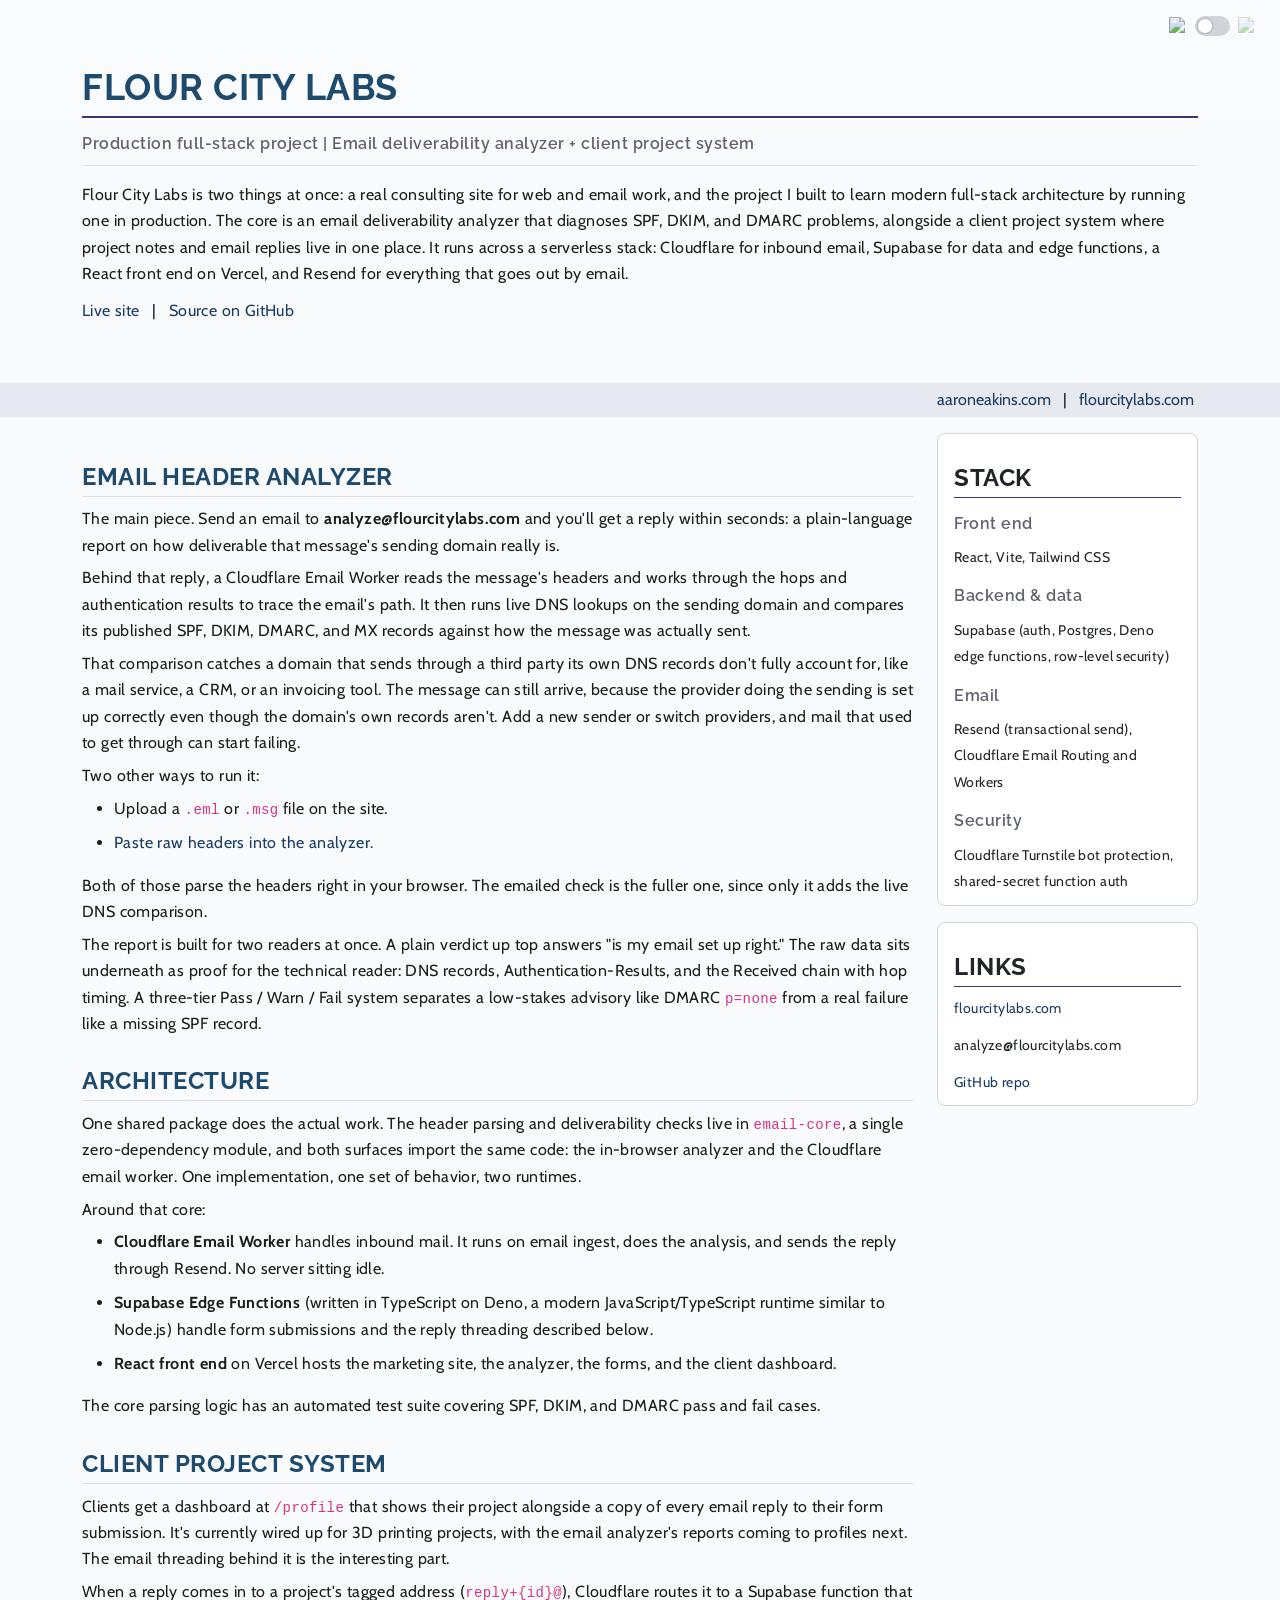
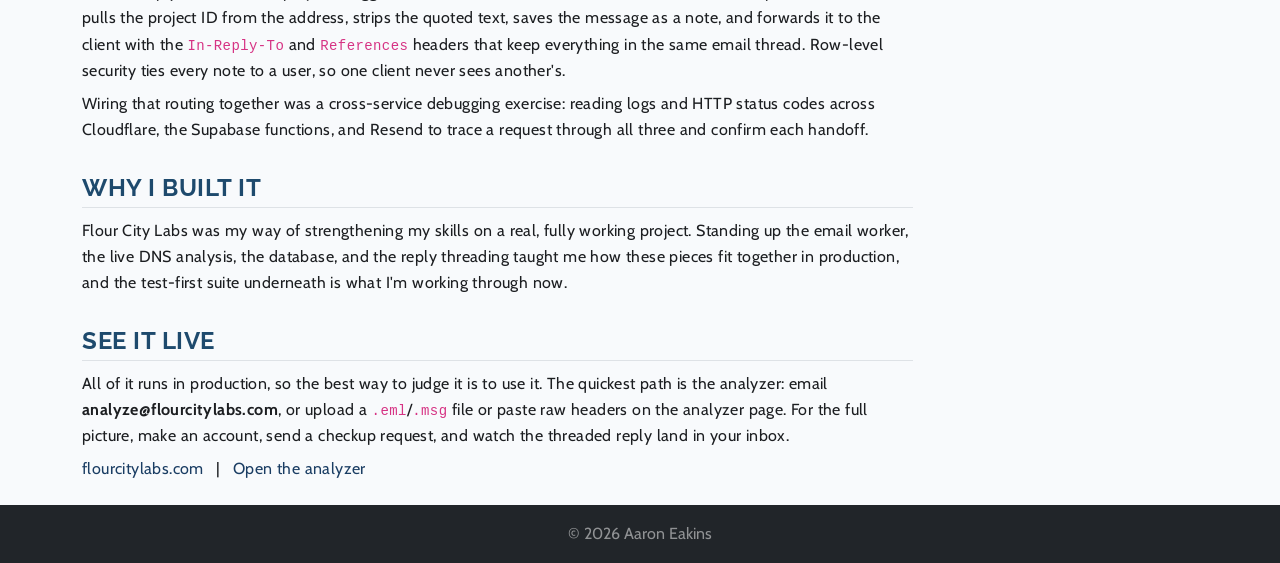
==== commit b650cf2f: "content: refine copy per review - Remove all em dashes from body copy (comma/colon/pipe instead) - F" ====
--- a/flour-city-labs.html
+++ b/flour-city-labs.html
@@ -43,7 +43,7 @@
 			<div class="row">
 				<div class="col-12">
 					<h1>Flour City Labs</h1>
-					<h5>Production full-stack project &mdash; email deliverability analyzer + client project system</h5>
+					<h5>Production full-stack project | Email deliverability analyzer + client project system</h5>
 					<p class="border-top pt-3 intro-text">
 						Flour City Labs is two things at once: a real consulting site for web and email work, and the
 						project I built to learn modern full-stack architecture by running one in production. The core
@@ -95,10 +95,10 @@
 					message was actually sent.
 				</p>
 				<p>
-					That comparison catches a common setup: a domain whose mail goes out through a third party
-					&mdash; Gmail, a CRM, an invoicing tool &mdash; that the domain's own DNS records never account
-					for. The checks still come back clean, because the provider doing the sending is configured
-					correctly. The domain isn't. Send through any other path, or change providers, and it breaks.
+					That comparison catches a domain that sends through a third party its own DNS records don't fully
+					account for, like a mail service, a CRM, or an invoicing tool. The message can still arrive,
+					because the provider doing the sending is set up correctly even though the domain's own records
+					aren't. Add a new sender or switch providers, and mail that used to get through can start failing.
 				</p>
 				<p>Two other ways to run it:</p>
 				<ul>
@@ -129,9 +129,9 @@
 				<ul>
 					<li><strong>Cloudflare Email Worker</strong> handles inbound mail. It runs on email ingest, does
 						the analysis, and sends the reply through Resend. No server sitting idle.</li>
-					<li><strong>Supabase Edge Functions</strong> (written in TypeScript, running on Deno &mdash; a
-						modern JavaScript/TypeScript runtime, similar to Node.js) handle form submissions and the
-						reply threading described below.</li>
+					<li><strong>Supabase Edge Functions</strong> (written in TypeScript on Deno, a modern
+						JavaScript/TypeScript runtime similar to Node.js) handle form submissions and the reply
+						threading described below.</li>
 					<li><strong>React front end</strong> on Vercel hosts the marketing site, the analyzer, the forms,
 						and the client dashboard.</li>
 				</ul>
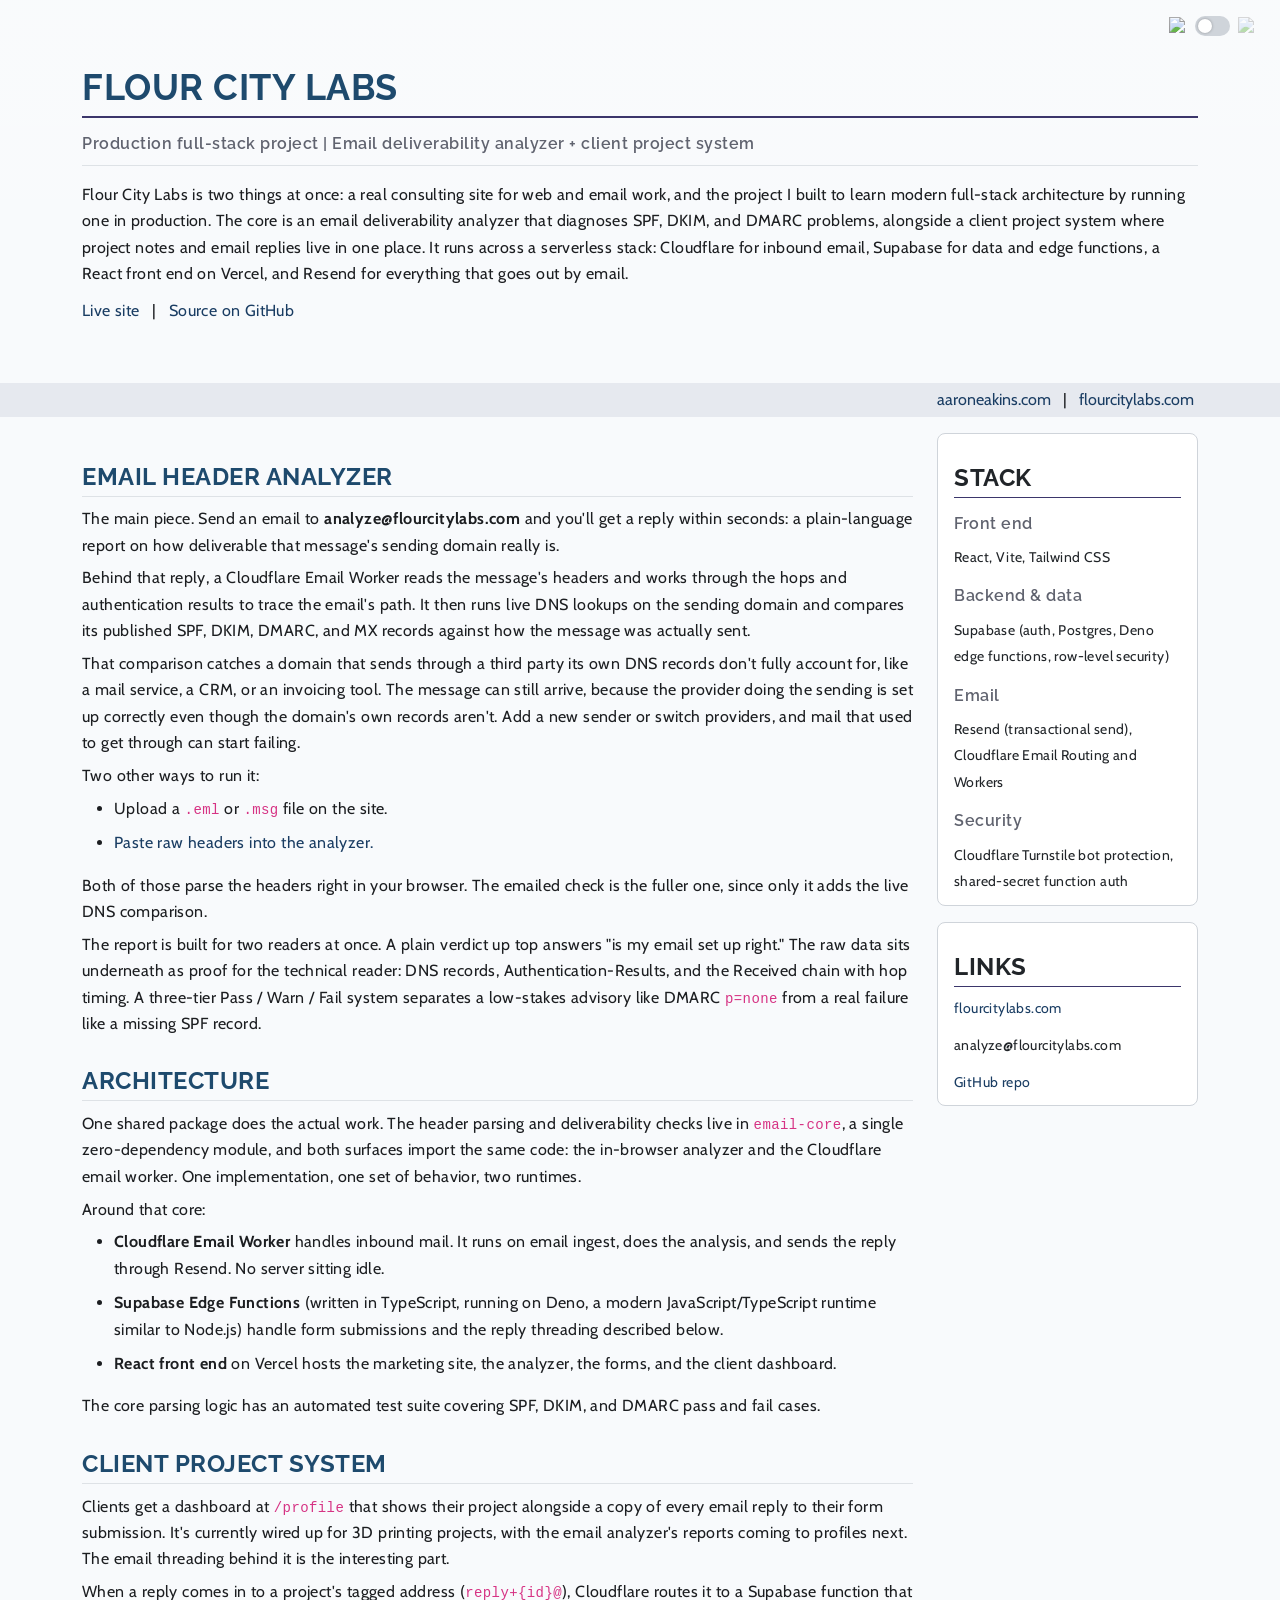
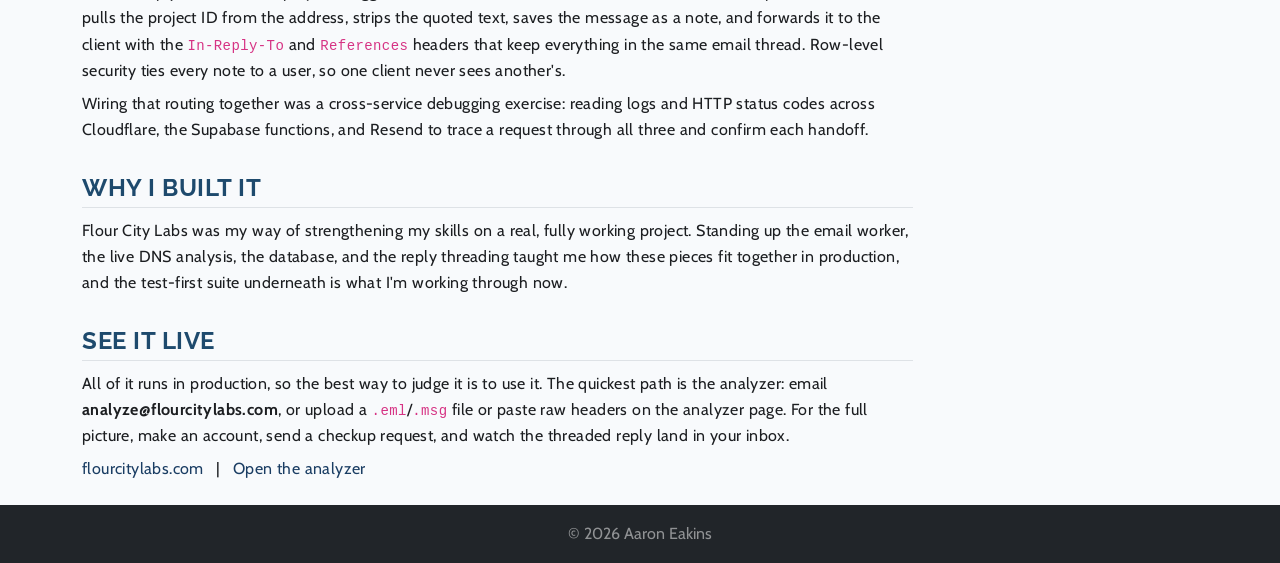
==== commit 668c936e: "content: apply requested copy edits to the em-dash baseline Restored to the liked baseline (e4569c2)" ====
--- a/flour-city-labs.html
+++ b/flour-city-labs.html
@@ -129,7 +129,7 @@
 				<ul>
 					<li><strong>Cloudflare Email Worker</strong> handles inbound mail. It runs on email ingest, does
 						the analysis, and sends the reply through Resend. No server sitting idle.</li>
-					<li><strong>Supabase Edge Functions</strong> (written in TypeScript on Deno, a modern
+					<li><strong>Supabase Edge Functions</strong> (written in TypeScript, running on Deno, a modern
 						JavaScript/TypeScript runtime similar to Node.js) handle form submissions and the reply
 						threading described below.</li>
 					<li><strong>React front end</strong> on Vercel hosts the marketing site, the analyzer, the forms,
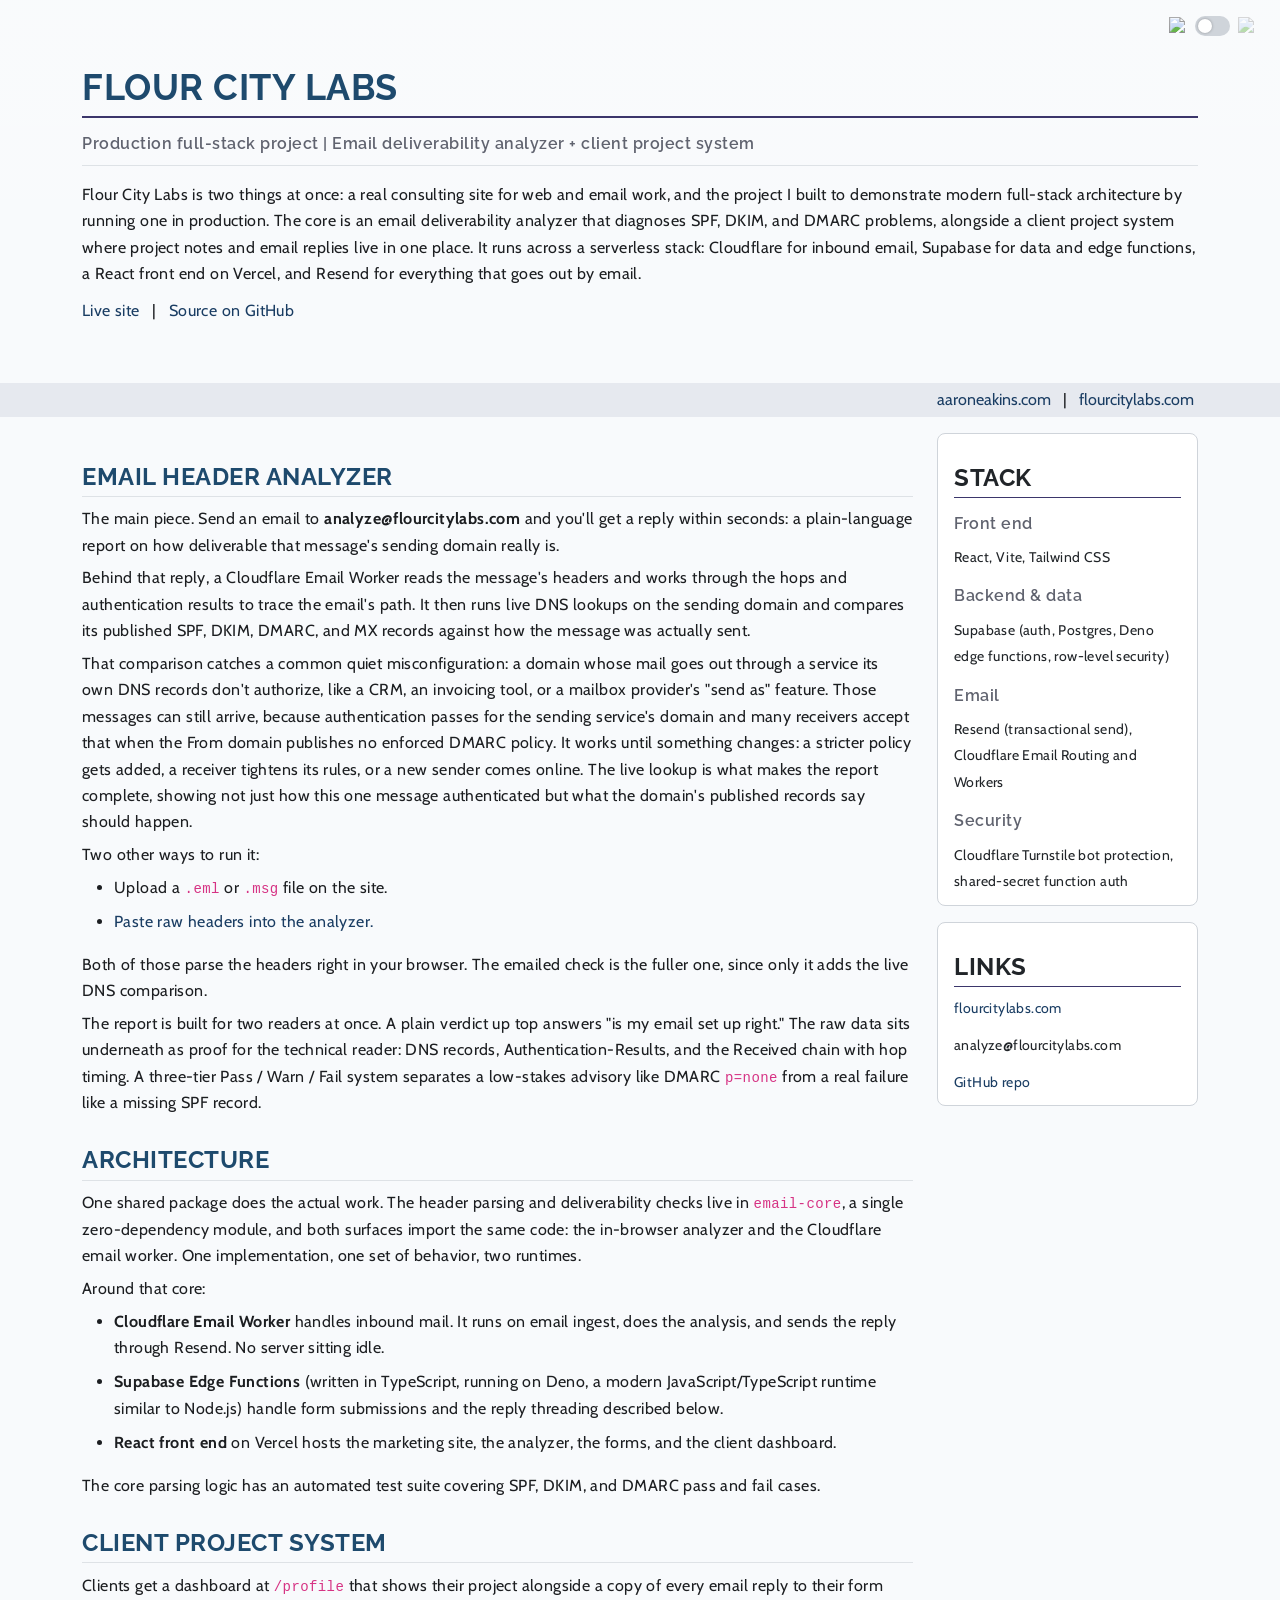
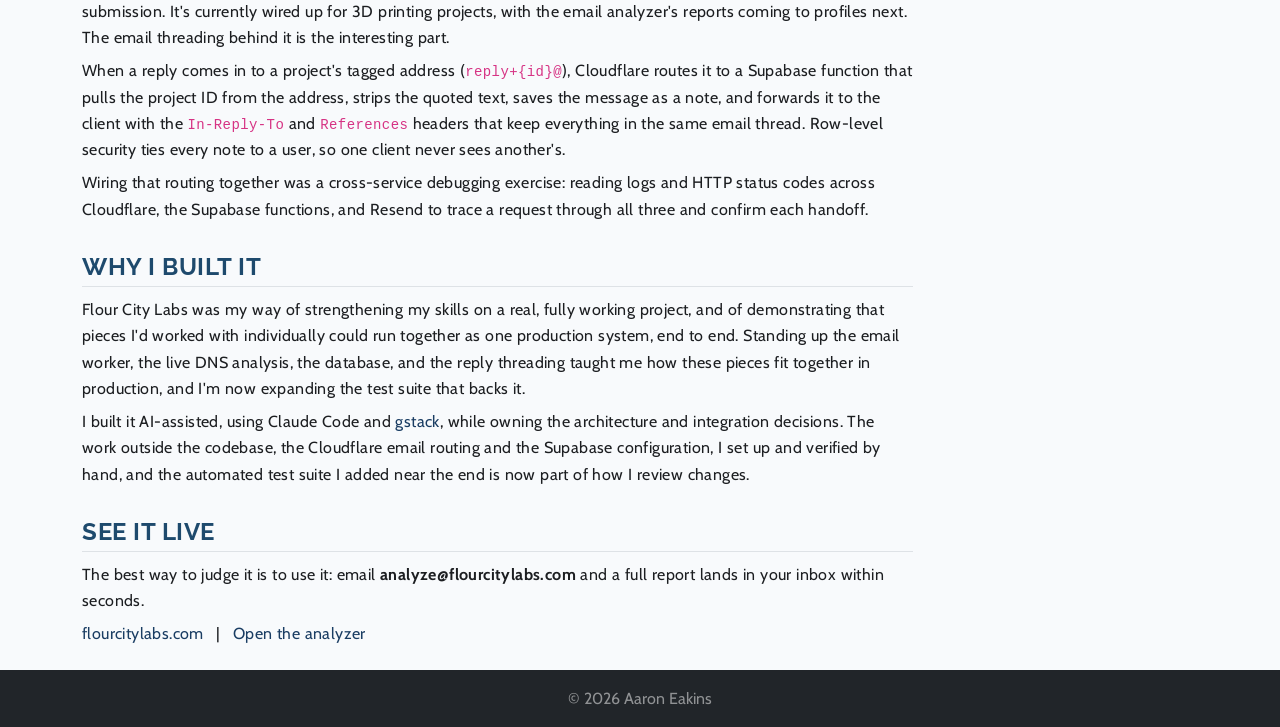
==== commit 8b3d2880: "Copy pass: FCL write-up reframe, skills sidebar, title tag - Rewrite the DNS comparison paragraph fo" ====
--- a/flour-city-labs.html
+++ b/flour-city-labs.html
@@ -46,7 +46,7 @@
 					<h5>Production full-stack project | Email deliverability analyzer + client project system</h5>
 					<p class="border-top pt-3 intro-text">
 						Flour City Labs is two things at once: a real consulting site for web and email work, and the
-						project I built to learn modern full-stack architecture by running one in production. The core
+						project I built to demonstrate modern full-stack architecture by running one in production. The core
 						is an email deliverability analyzer that diagnoses SPF, DKIM, and DMARC problems, alongside a
 						client project system where project notes and email replies live in one place. It runs across a
 						serverless stack: Cloudflare for inbound email, Supabase for data and edge functions, a
@@ -95,10 +95,14 @@
 					message was actually sent.
 				</p>
 				<p>
-					That comparison catches a domain that sends through a third party its own DNS records don't fully
-					account for, like a mail service, a CRM, or an invoicing tool. The message can still arrive,
-					because the provider doing the sending is set up correctly even though the domain's own records
-					aren't. Add a new sender or switch providers, and mail that used to get through can start failing.
+					That comparison catches a common quiet misconfiguration: a domain whose mail goes out through a
+					service its own DNS records don't authorize, like a CRM, an invoicing tool, or a mailbox
+					provider's "send as" feature. Those messages can still arrive, because authentication passes for
+					the sending service's domain and many receivers accept that when the From domain publishes no
+					enforced DMARC policy. It works until something changes: a stricter policy gets added, a receiver
+					tightens its rules, or a new sender comes online. The live lookup is what makes the report
+					complete, showing not just how this one message authenticated but what the domain's published
+					records say should happen.
 				</p>
 				<p>Two other ways to run it:</p>
 				<ul>
@@ -162,20 +166,25 @@
 
 				<h2 class="border-bottom">Why I Built It</h2>
 				<p>
-					Flour City Labs was my way of strengthening my skills on a real, fully working project. Standing
-					up the email worker, the live DNS analysis, the database, and the reply threading taught me how
-					these pieces fit together in production, and the test-first suite underneath is what I'm working
-					through now.
+					Flour City Labs was my way of strengthening my skills on a real, fully working project, and of
+					demonstrating that pieces I'd worked with individually could run together as one production
+					system, end to end. Standing up the email worker, the live DNS analysis, the database, and the
+					reply threading taught me how these pieces fit together in production, and I'm now expanding the
+					test suite that backs it.
+				</p>
+				<p>
+					I built it AI-assisted, using Claude Code and <a href="https://github.com/garrytan/gstack"
+						target="_blank" rel="noopener">gstack</a>, while owning the architecture and integration
+					decisions. The work outside the codebase, the Cloudflare email routing and the Supabase
+					configuration, I set up and verified by hand, and the automated test suite I added near the end is
+					now part of how I review changes.
 				</p>
 
 				<h2 class="border-bottom">See It Live</h2>
 				<p>
-					All of it runs in production, so the best way to judge it is to use it. The quickest path is
-					the analyzer: email <strong class="protected-email email-copy"
-						data-user="analyze" data-domain="flourcitylabs.com" title="Click to copy"></strong>, or
-					upload a <code>.eml</code>/<code>.msg</code> file or paste raw headers on the analyzer
-					page. For the full picture, make an account, send a checkup request, and watch the threaded
-					reply land in your inbox.
+					The best way to judge it is to use it: email <strong class="protected-email email-copy"
+						data-user="analyze" data-domain="flourcitylabs.com" title="Click to copy"></strong> and a full
+					report lands in your inbox within seconds.
 				</p>
 				<p>
 					<a href="https://flourcitylabs.com" target="_blank" rel="noopener">flourcitylabs.com</a>
